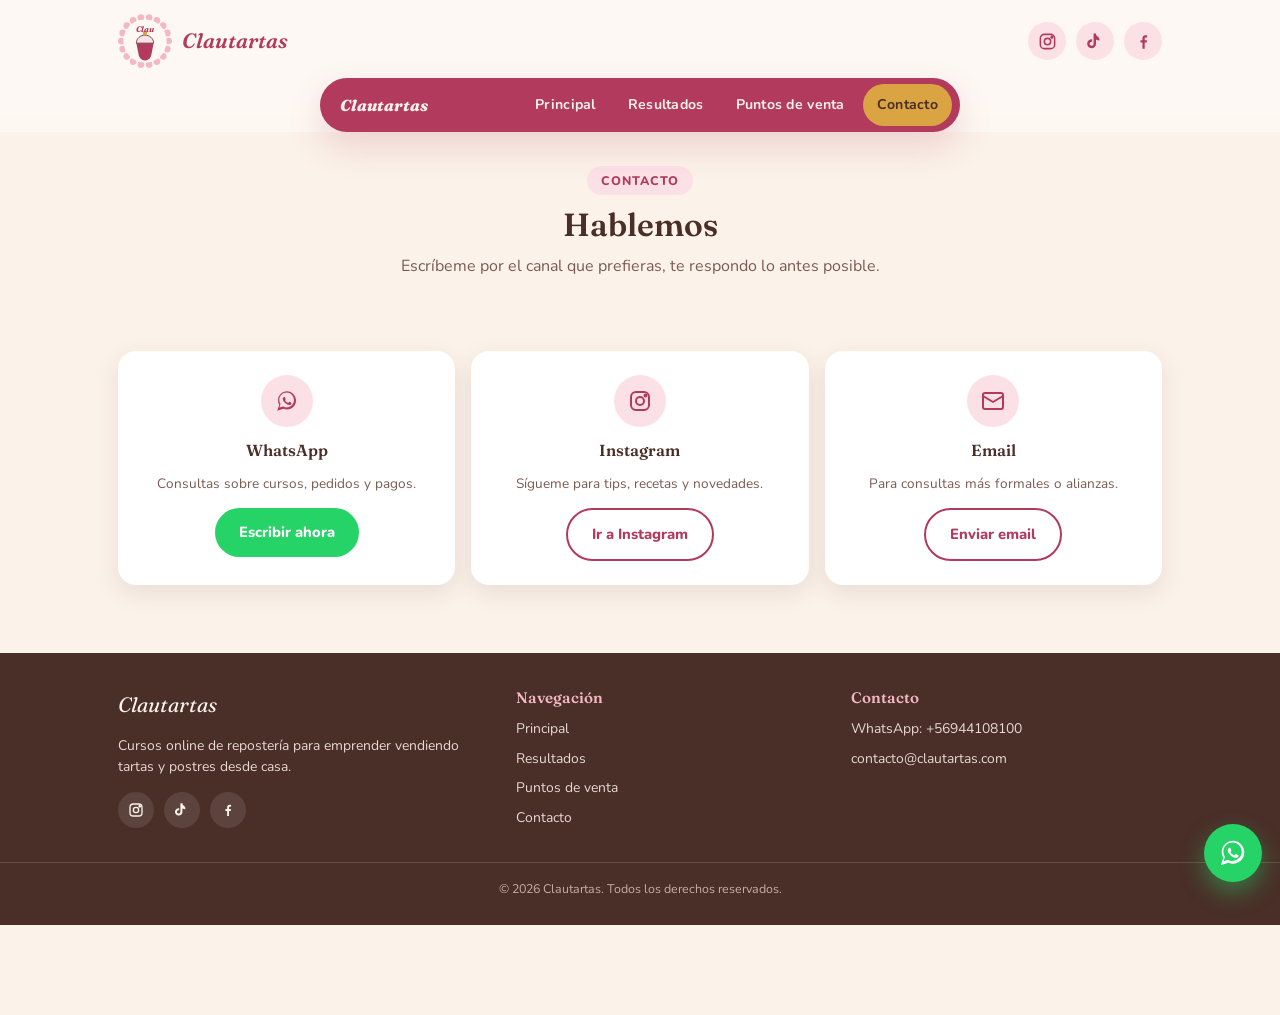
==== contacto.html @ 0d7cf742 "Add files via upload" ====
<!DOCTYPE html>
<html lang="es">
<head>
<meta charset="UTF-8">
<meta name="viewport" content="width=device-width, initial-scale=1.0">
<title>Contacto — Clautartas</title>
<meta name="description" content="Contáctanos por WhatsApp, Instagram o email.">
<link rel="preconnect" href="https://fonts.googleapis.com">
<link href="https://fonts.googleapis.com/css2?family=Fraunces:ital,wght@0,600;0,700;1,600&family=Nunito:wght@400;600;700;800&display=swap" rel="stylesheet">
<link rel="stylesheet" href="css/style.css">
</head>
<body data-page="contacto.html">

<header id="site-header" class="site-header"></header>

<main class="container">
  <section class="page-hero">
    <span class="eyebrow">Contacto</span>
    <h1>Hablemos</h1>
    <p>Escríbeme por el canal que prefieras, te respondo lo antes posible.</p>
  </section>

  <section class="section">
    <div class="contact-grid">
      <div class="contact-card">
        <div class="ic"></div>
        <h3>WhatsApp</h3>
        <p>Consultas sobre cursos, pedidos y pagos.</p>
        <a class="btn btn-whatsapp" id="ctaWsp" href="#" target="_blank" rel="noopener">Escribir ahora</a>
      </div>
      <div class="contact-card">
        <div class="ic"></div>
        <h3>Instagram</h3>
        <p>Sígueme para tips, recetas y novedades.</p>
        <a class="btn btn-outline" id="ctaIg" href="#" target="_blank" rel="noopener">Ir a Instagram</a>
      </div>
      <div class="contact-card">
        <div class="ic"></div>
        <h3>Email</h3>
        <p>Para consultas más formales o alianzas.</p>
        <a class="btn btn-outline" id="ctaMail" href="#">Enviar email</a>
      </div>
    </div>
  </section>
</main>

<footer id="site-footer" class="site-footer"></footer>

<script src="js/data.js"></script>
<script src="js/components.js"></script>
<script src="js/render.js"></script>
<script>
  document.addEventListener("DOMContentLoaded", () => {
    document.querySelectorAll(".contact-card .ic")[0].innerHTML = ICONS.whatsapp;
    document.querySelectorAll(".contact-card .ic")[1].innerHTML = ICONS.instagram;
    document.querySelectorAll(".contact-card .ic")[2].innerHTML = ICONS.mail;
    document.getElementById("ctaWsp").href = waLink();
    document.getElementById("ctaIg").href = SITE.instagram;
    document.getElementById("ctaMail").href = "mailto:" + SITE.email;
  });
</script>
</body>
</html>
---- css/style.css ----
/* ============================================
   CLAUTARTAS — design tokens
   Paleta: pastel dulce (rosados, cremas, berry, caramelo)
   ============================================ */
:root {
  --cream:        #FBF2E9;
  --cream-soft:   #FDF8F3;
  --pink-frost:   #F3B8C4;
  --pink-soft:    #FBE1E6;
  --berry:        #B23A5C;
  --berry-dark:   #8C2C47;
  --cocoa:        #4A2E28;
  --cocoa-soft:   #7A5A50;
  --caramel:      #D9A441;
  --white:        #FFFFFF;

  --font-display: "Fraunces", "Georgia", serif;
  --font-body: "Nunito", -apple-system, sans-serif;

  --radius-lg: 28px;
  --radius-md: 18px;
  --radius-sm: 12px;
  --shadow-soft: 0 8px 24px rgba(74, 46, 40, 0.10);
  --shadow-lift: 0 14px 34px rgba(178, 58, 92, 0.18);
  --nav-height: 60px;
}

* { box-sizing: border-box; }
html { scroll-behavior: smooth; }

body {
  margin: 0;
  background: var(--cream);
  color: var(--cocoa);
  font-family: var(--font-body);
  font-size: 16px;
  line-height: 1.55;
  -webkit-font-smoothing: antialiased;
  padding-bottom: 90px; /* space for floating whatsapp button */
}

h1, h2, h3, h4 {
  font-family: var(--font-display);
  color: var(--cocoa);
  margin: 0 0 .4em;
  line-height: 1.15;
  font-weight: 600;
}

a { color: inherit; text-decoration: none; }
img { max-width: 100%; display: block; }
button { font-family: inherit; cursor: pointer; }
ul { padding-left: 1.2em; }

.container {
  max-width: 1080px;
  margin: 0 auto;
  padding: 0 18px;
}

/* ============================================
   SIGNATURE MOTIF — scalloped edge (pie-crust crimp)
   ============================================ */
.scallop-bottom {
  -webkit-mask-image: radial-gradient(circle at 12px 0, transparent 12px, black 12.5px);
  mask-image: radial-gradient(circle at 12px 0, transparent 12px, black 12.5px);
  -webkit-mask-size: 24px 24px;
  mask-size: 24px 24px;
  -webkit-mask-repeat: repeat-x;
  mask-repeat: repeat-x;
  -webkit-mask-position: bottom;
  mask-position: bottom;
}
.scallop-divider {
  width: 100%;
  height: 22px;
  background: var(--pink-frost);
  -webkit-mask-image: radial-gradient(circle at 12px 22px, transparent 12px, black 12.5px);
  mask-image: radial-gradient(circle at 12px 22px, transparent 12px, black 12.5px);
  -webkit-mask-size: 24px 24px;
  mask-size: 24px 24px;
  -webkit-mask-repeat: repeat-x;
  mask-repeat: repeat-x;
}

/* ============================================
   HEADER
   ============================================ */
.site-header {
  background: var(--cream-soft);
  padding: 14px 0 0;
}
.header-row {
  display: flex;
  align-items: center;
  justify-content: space-between;
  gap: 14px;
}
.logo-link { display: flex; align-items: center; gap: 10px; flex-shrink: 0; }
.logo-svg { width: 54px; height: 54px; }
.logo-text {
  font-family: var(--font-display);
  font-style: italic;
  font-weight: 600;
  font-size: 1.3rem;
  color: var(--berry);
  white-space: nowrap;
}

.social-banner {
  flex: 1;
  display: flex;
  justify-content: flex-end;
  gap: 10px;
}
.social-banner a {
  width: 38px;
  height: 38px;
  border-radius: 50%;
  background: var(--pink-soft);
  display: flex;
  align-items: center;
  justify-content: center;
  color: var(--berry);
  transition: transform .15s ease, background .15s ease;
}
.social-banner a:hover { background: var(--pink-frost); transform: translateY(-2px); }
.social-banner svg { width: 19px; height: 19px; }

/* ============================================
   NAV — floating menu
   ============================================ */
.nav-wrap {
  position: sticky;
  top: 0;
  z-index: 100;
  padding: 10px 14px 0;
  background: linear-gradient(to bottom, var(--cream-soft) 60%, transparent);
}
.nav-bar {
  max-width: 640px;
  margin: 0 auto;
  background: var(--berry);
  border-radius: 999px;
  box-shadow: var(--shadow-lift);
  display: flex;
  align-items: center;
  justify-content: space-between;
  padding: 6px 8px 6px 20px;
}
.nav-links {
  display: none;
  gap: 4px;
}
.nav-links a {
  color: var(--cream);
  font-weight: 700;
  font-size: .88rem;
  letter-spacing: .02em;
  padding: 10px 14px;
  border-radius: 999px;
  transition: background .15s ease, color .15s ease;
  white-space: nowrap;
}
.nav-links a:hover,
.nav-links a.active {
  background: var(--caramel);
  color: var(--cocoa);
}
.nav-brand-mini { color: var(--cream); font-weight: 800; font-family: var(--font-display); font-style: italic; }
.nav-toggle {
  background: var(--caramel);
  border: none;
  width: 40px;
  height: 40px;
  border-radius: 50%;
  display: flex;
  align-items: center;
  justify-content: center;
  flex-shrink: 0;
}
.nav-toggle svg { width: 20px; height: 20px; color: var(--cocoa); }

.nav-mobile-panel {
  max-width: 640px;
  margin: 6px auto 0;
  background: var(--white);
  border-radius: 20px;
  box-shadow: var(--shadow-soft);
  overflow: hidden;
  max-height: 0;
  transition: max-height .25s ease;
}
.nav-mobile-panel.open { max-height: 320px; }
.nav-mobile-panel a {
  display: block;
  padding: 14px 22px;
  font-weight: 700;
  color: var(--cocoa);
  border-bottom: 1px solid var(--pink-soft);
}
.nav-mobile-panel a:last-child { border-bottom: none; }
.nav-mobile-panel a.active { color: var(--berry); background: var(--pink-soft); }

@media (min-width: 720px) {
  .nav-links { display: flex; }
  .nav-toggle { display: none; }
  .nav-mobile-panel { display: none; }
}

/* ============================================
   HERO CAROUSEL
   ============================================ */
.hero-carousel {
  position: relative;
  margin: 22px auto 0;
  max-width: 1080px;
  padding: 0 18px;
}
.carousel-track {
  position: relative;
  border-radius: var(--radius-lg);
  overflow: hidden;
  box-shadow: var(--shadow-soft);
  aspect-ratio: 16/10;
  background: var(--pink-soft);
}
@media (min-width: 720px) { .carousel-track { aspect-ratio: 21/9; } }

.carousel-slide {
  position: absolute;
  inset: 0;
  opacity: 0;
  transition: opacity .6s ease;
  pointer-events: none;
}
.carousel-slide.active { opacity: 1; pointer-events: auto; }
.carousel-slide img {
  width: 100%; height: 100%; object-fit: cover;
}
.carousel-caption {
  position: absolute;
  left: 0; right: 0; bottom: 0;
  padding: 18px 20px 24px;
  background: linear-gradient(to top, rgba(74,46,40,.78), transparent);
  color: var(--cream);
}
.carousel-caption .ribbon {
  display: inline-block;
  background: var(--berry);
  color: var(--cream);
  font-size: .72rem;
  font-weight: 800;
  letter-spacing: .06em;
  text-transform: uppercase;
  padding: 4px 12px;
  border-radius: 999px;
  margin-bottom: 8px;
}
.carousel-caption h2 { color: var(--white); font-size: 1.4rem; margin-bottom: .15em; }
.carousel-caption p { margin: 0; font-size: .9rem; opacity: .92; }

.carousel-dots {
  display: flex;
  justify-content: center;
  gap: 8px;
  margin-top: 12px;
}
.carousel-dots button {
  width: 9px; height: 9px; border-radius: 50%;
  border: none; background: var(--pink-frost);
  padding: 0;
}
.carousel-dots button.active { background: var(--berry); width: 22px; border-radius: 999px; }

/* ============================================
   SECTIONS / TITLES
   ============================================ */
.section { padding: 44px 0 8px; }
.section-title { text-align: center; margin-bottom: 6px; font-size: 1.7rem; }
.section-subtitle {
  text-align: center;
  color: var(--cocoa-soft);
  max-width: 520px;
  margin: 0 auto 28px;
  font-size: .96rem;
}

/* ============================================
   COURSE MODULES
   ============================================ */
.course-list {
  display: grid;
  grid-template-columns: 1fr;
  gap: 18px;
}
@media (min-width: 860px) {
  .course-list { grid-template-columns: 1fr 1fr; }
}

.course-card {
  display: grid;
  grid-template-columns: 1fr;
  background: var(--white);
  border-radius: var(--radius-md);
  overflow: hidden;
  box-shadow: var(--shadow-soft);
}
@media (min-width: 560px) {
  .course-card { grid-template-columns: 1.1fr 1fr; }
}

.course-media {
  position: relative;
  display: block;
}
.course-media img {
  width: 100%;
  height: 190px;
  object-fit: cover;
}
@media (min-width: 560px) { .course-media img { height: 100%; min-height: 220px; } }
.course-media .badge-new {
  position: absolute; top: 10px; left: 10px;
  background: var(--caramel);
  color: var(--cocoa);
  font-size: .68rem;
  font-weight: 800;
  text-transform: uppercase;
  padding: 4px 10px;
  border-radius: 999px;
}
.course-media .play-badge {
  position: absolute; inset: 0;
  display: flex; align-items: center; justify-content: center;
  background: rgba(74,46,40,0.12);
  opacity: 0;
  transition: opacity .15s ease;
}
.course-media:hover .play-badge { opacity: 1; }
.play-badge span {
  width: 46px; height: 46px; border-radius: 50%;
  background: var(--white);
  display: flex; align-items: center; justify-content: center;
  box-shadow: var(--shadow-soft);
}
.play-badge svg { width: 18px; height: 18px; color: var(--berry); margin-left: 2px; }

.course-body {
  padding: 16px 18px 18px;
  display: flex;
  flex-direction: column;
}
.course-tag {
  font-size: .72rem;
  font-weight: 800;
  letter-spacing: .05em;
  text-transform: uppercase;
  color: var(--berry);
  margin-bottom: 4px;
}
.course-body h3 { font-size: 1.12rem; margin-bottom: 6px; }
.course-body .course-desc {
  font-size: .87rem;
  color: var(--cocoa-soft);
  margin-bottom: 12px;
  flex-grow: 1;
}

.course-resources {
  display: flex;
  flex-wrap: wrap;
  gap: 6px;
  margin-bottom: 12px;
}
.resource-chip {
  display: flex;
  align-items: center;
  gap: 5px;
  background: var(--pink-soft);
  color: var(--berry-dark);
  font-size: .72rem;
  font-weight: 700;
  padding: 6px 10px;
  border-radius: 999px;
}
.resource-chip svg { width: 13px; height: 13px; }

.course-cta {
  display: inline-flex;
  align-items: center;
  justify-content: center;
  gap: 6px;
  background: var(--berry);
  color: var(--cream);
  font-weight: 800;
  font-size: .88rem;
  padding: 11px 18px;
  border-radius: 999px;
  align-self: flex-start;
  transition: background .15s ease, transform .15s ease;
}
.course-cta:hover { background: var(--berry-dark); transform: translateY(-1px); }
.course-cta svg { width: 14px; height: 14px; }

/* ============================================
   GENERIC BUTTONS
   ============================================ */
.btn {
  display: inline-flex;
  align-items: center;
  justify-content: center;
  gap: 8px;
  font-weight: 800;
  font-size: .92rem;
  padding: 13px 24px;
  border-radius: 999px;
  border: none;
}
.btn-primary { background: var(--berry); color: var(--cream); }
.btn-primary:hover { background: var(--berry-dark); }
.btn-outline { background: transparent; color: var(--berry); border: 2px solid var(--berry); }
.btn-outline:hover { background: var(--pink-soft); }
.btn-whatsapp { background: #25D366; color: #fff; }
.btn-whatsapp:hover { background: #1DA851; }

/* ============================================
   HERO (interior pages)
   ============================================ */
.page-hero {
  padding: 34px 0 18px;
  text-align: center;
}
.page-hero .eyebrow {
  display: inline-block;
  color: var(--berry);
  font-weight: 800;
  font-size: .78rem;
  letter-spacing: .08em;
  text-transform: uppercase;
  background: var(--pink-soft);
  padding: 5px 14px;
  border-radius: 999px;
  margin-bottom: 12px;
}
.page-hero h1 { font-size: 2rem; margin-bottom: 10px; }
.page-hero p { color: var(--cocoa-soft); max-width: 560px; margin: 0 auto; }

/* ============================================
   TESTIMONIALS (resultados.html)
   ============================================ */
.testi-grid {
  display: grid;
  grid-template-columns: 1fr;
  gap: 16px;
}
@media (min-width: 700px) { .testi-grid { grid-template-columns: 1fr 1fr; } }
@media (min-width: 1000px) { .testi-grid { grid-template-columns: 1fr 1fr 1fr; } }

.testi-card {
  background: var(--white);
  border-radius: var(--radius-md);
  padding: 20px;
  box-shadow: var(--shadow-soft);
}
.testi-card img {
  width: 100%;
  border-radius: var(--radius-sm);
  margin-bottom: 12px;
  height: 200px;
  object-fit: cover;
}
.testi-quote {
  font-family: var(--font-display);
  font-style: italic;
  color: var(--cocoa);
  font-size: 1rem;
  margin-bottom: 10px;
}
.testi-author { font-weight: 800; font-size: .85rem; color: var(--berry); }
.testi-role { font-size: .78rem; color: var(--cocoa-soft); }

.stats-row {
  display: grid;
  grid-template-columns: repeat(2, 1fr);
  gap: 14px;
  margin: 30px 0 10px;
}
@media (min-width: 700px) { .stats-row { grid-template-columns: repeat(4, 1fr); } }
.stat-box {
  background: var(--pink-soft);
  border-radius: var(--radius-md);
  padding: 20px 12px;
  text-align: center;
}
.stat-box .num {
  font-family: var(--font-display);
  font-size: 2rem;
  color: var(--berry);
  font-weight: 700;
  display: block;
}
.stat-box .label { font-size: .78rem; color: var(--cocoa-soft); font-weight: 700; }

/* ============================================
   PUNTOS DE VENTA
   ============================================ */
.pv-list { display: grid; grid-template-columns: 1fr; gap: 14px; }
@media (min-width: 700px) { .pv-list { grid-template-columns: 1fr 1fr; } }
.pv-card {
  background: var(--white);
  border-radius: var(--radius-md);
  padding: 18px 20px;
  box-shadow: var(--shadow-soft);
  display: flex;
  gap: 14px;
  align-items: flex-start;
}
.pv-icon {
  width: 42px; height: 42px; border-radius: 50%;
  background: var(--pink-soft);
  display: flex; align-items: center; justify-content: center;
  flex-shrink: 0;
}
.pv-icon svg { width: 20px; height: 20px; color: var(--berry); }
.pv-card h3 { font-size: 1rem; margin-bottom: 4px; }
.pv-card p { font-size: .85rem; color: var(--cocoa-soft); margin: 0 0 8px; }
.pv-card a.pv-link { font-size: .82rem; font-weight: 800; color: var(--berry); }

/* ============================================
   CONTACTO
   ============================================ */
.contact-grid {
  display: grid;
  grid-template-columns: 1fr;
  gap: 16px;
  margin-top: 10px;
}
@media (min-width: 700px) { .contact-grid { grid-template-columns: repeat(3, 1fr); } }
.contact-card {
  background: var(--white);
  border-radius: var(--radius-md);
  padding: 24px 20px;
  text-align: center;
  box-shadow: var(--shadow-soft);
}
.contact-card .ic {
  width: 52px; height: 52px; border-radius: 50%;
  background: var(--pink-soft);
  display: flex; align-items: center; justify-content: center;
  margin: 0 auto 14px;
}
.contact-card .ic svg { width: 24px; height: 24px; color: var(--berry); }
.contact-card h3 { font-size: 1rem; margin-bottom: 6px; }
.contact-card p { font-size: .85rem; color: var(--cocoa-soft); margin-bottom: 14px; }

/* ============================================
   CURSO DETALLE (curso.html)
   ============================================ */
.curso-hero {
  position: relative;
  border-radius: var(--radius-lg);
  overflow: hidden;
  box-shadow: var(--shadow-soft);
  margin: 18px 0 0;
}
.curso-hero img { width: 100%; height: 260px; object-fit: cover; }
@media (min-width: 720px) { .curso-hero img { height: 380px; } }
.curso-hero-overlay {
  position: absolute; inset: 0;
  background: linear-gradient(to top, rgba(74,46,40,.75), transparent 55%);
  display: flex; align-items: flex-end;
  padding: 22px;
}
.curso-hero-overlay h1 { color: var(--white); font-size: 1.7rem; margin-bottom: 4px; }
.curso-hero-overlay .course-tag { color: var(--pink-frost); }

.curso-layout {
  display: grid;
  grid-template-columns: 1fr;
  gap: 26px;
  margin-top: 26px;
}
@media (min-width: 860px) { .curso-layout { grid-template-columns: 1.6fr 1fr; } }

.curso-main h2 { font-size: 1.25rem; margin-top: 26px; }
.curso-main h2:first-child { margin-top: 0; }
.curso-main p { color: var(--cocoa-soft); font-size: .95rem; }
.temas-list { list-style: none; padding: 0; display: grid; gap: 10px; }
.temas-list li {
  display: flex; gap: 10px; align-items: flex-start;
  font-size: .92rem; color: var(--cocoa);
  background: var(--white);
  padding: 12px 14px;
  border-radius: var(--radius-sm);
  box-shadow: var(--shadow-soft);
}
.temas-list svg { width: 16px; height: 16px; color: var(--berry); flex-shrink: 0; margin-top: 2px; }

.gallery-grid {
  display: grid;
  grid-template-columns: repeat(3, 1fr);
  gap: 8px;
}
.gallery-grid img {
  width: 100%; height: 110px; object-fit: cover;
  border-radius: var(--radius-sm);
}
@media (min-width: 560px) { .gallery-grid img { height: 150px; } }

.tiktok-grid {
  display: grid;
  grid-template-columns: repeat(auto-fill, minmax(240px, 1fr));
  gap: 14px;
}

.curso-sidebar {
  align-self: start;
  position: sticky;
  top: calc(var(--nav-height) + 70px);
  display: flex;
  flex-direction: column;
  gap: 14px;
}
.price-card {
  background: var(--white);
  border-radius: var(--radius-md);
  padding: 22px;
  box-shadow: var(--shadow-soft);
  text-align: center;
}
.price-card .precio { font-family: var(--font-display); font-size: 2rem; color: var(--berry); margin-bottom: 4px; }
.price-card .precio-note { font-size: .78rem; color: var(--cocoa-soft); margin-bottom: 16px; }
.price-card .btn { width: 100%; margin-bottom: 8px; }

.resource-panel {
  background: var(--white);
  border-radius: var(--radius-md);
  padding: 8px;
  box-shadow: var(--shadow-soft);
}
.resource-row {
  display: flex; align-items: center; gap: 12px;
  padding: 12px 12px;
  border-radius: var(--radius-sm);
  transition: background .15s ease;
}
.resource-row:hover { background: var(--pink-soft); }
.resource-row .ic {
  width: 38px; height: 38px; border-radius: 50%;
  background: var(--pink-soft);
  display: flex; align-items: center; justify-content: center;
  flex-shrink: 0;
}
.resource-row .ic svg { width: 18px; height: 18px; color: var(--berry); }
.resource-row span { font-weight: 800; font-size: .88rem; }

.back-link {
  display: inline-flex; align-items: center; gap: 6px;
  font-weight: 800; font-size: .85rem; color: var(--berry);
  margin-top: 20px;
}

/* ============================================
   FLOATING WHATSAPP BUTTON
   ============================================ */
.wa-float {
  position: fixed;
  right: 18px;
  bottom: 18px;
  z-index: 999;
  width: 58px;
  height: 58px;
  border-radius: 50%;
  background: #25D366;
  display: flex;
  align-items: center;
  justify-content: center;
  box-shadow: 0 10px 24px rgba(37, 211, 102, 0.45);
  animation: wa-pulse 2.6s ease-in-out infinite;
}
.wa-float svg { width: 30px; height: 30px; color: #fff; }
@keyframes wa-pulse {
  0%, 100% { transform: scale(1); }
  50% { transform: scale(1.07); }
}
@media (prefers-reduced-motion: reduce) {
  .wa-float { animation: none; }
}

/* ============================================
   FOOTER
   ============================================ */
.site-footer {
  background: var(--cocoa);
  color: var(--cream);
  margin-top: 60px;
  padding: 36px 0 26px;
}
.footer-grid {
  display: grid;
  grid-template-columns: 1fr;
  gap: 24px;
}
@media (min-width: 700px) { .footer-grid { grid-template-columns: 1.2fr 1fr 1fr; } }
.footer-grid h4 { color: var(--pink-frost); font-size: .95rem; margin-bottom: 12px; }
.footer-grid p, .footer-grid a { color: #E8D9D3; font-size: .87rem; }
.footer-grid a { display: block; margin-bottom: 8px; }
.footer-brand { font-family: var(--font-display); font-style: italic; color: var(--cream); font-size: 1.3rem; margin-bottom: 8px; }
.footer-social { display: flex; gap: 10px; margin-top: 10px; }
.footer-social a {
  width: 36px; height: 36px; border-radius: 50%;
  background: rgba(255,255,255,0.1);
  display: flex; align-items: center; justify-content: center;
}
.footer-social svg { width: 16px; height: 16px; color: var(--cream); }
.footer-bottom {
  border-top: 1px solid rgba(255,255,255,0.14);
  margin-top: 26px;
  padding-top: 16px;
  text-align: center;
  font-size: .78rem;
  color: #C7ADA5;
}

/* ============================================
   REDUCED MOTION / FOCUS
   ============================================ */
a:focus-visible, button:focus-visible {
  outline: 3px solid var(--caramel);
  outline-offset: 2px;
}
@media (prefers-reduced-motion: reduce) {
  * { animation-duration: 0.01ms !important; transition-duration: 0.01ms !important; }
}
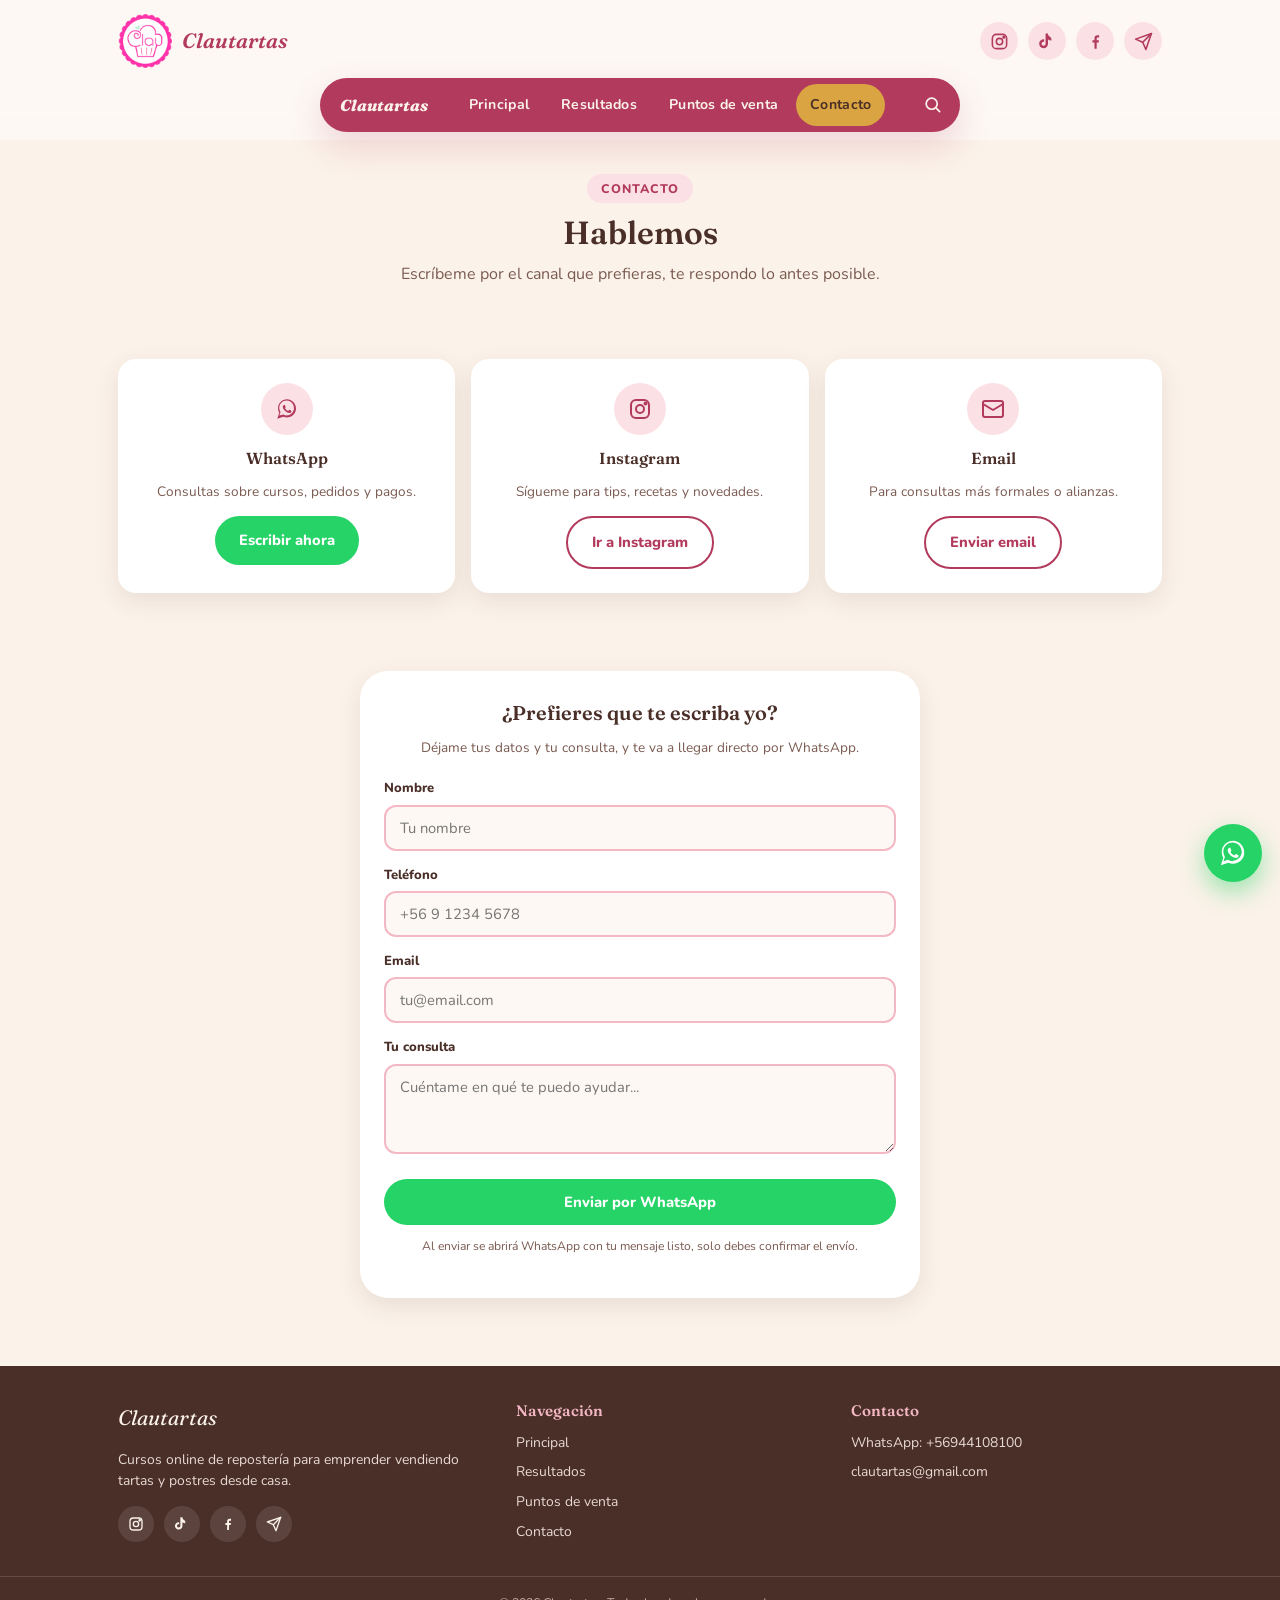
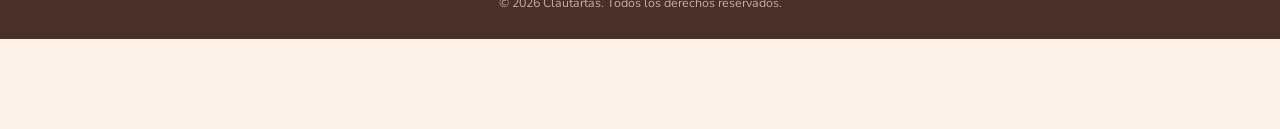
==== commit 9d98b429: "Add files via upload" ====
--- a/contacto.html
+++ b/contacto.html
@@ -4,7 +4,13 @@
 <meta charset="UTF-8">
 <meta name="viewport" content="width=device-width, initial-scale=1.0">
 <title>Contacto — Clautartas</title>
-<meta name="description" content="Contáctanos por WhatsApp, Instagram o email.">
+<meta name="description" content="Contáctanos por WhatsApp, Instagram, Telegram o email para consultas sobre nuestros cursos y talleres online de repostería y pastelería.">
+<meta name="keywords" content="contacto, whatsapp, instagram, telegram, cursos online, repostería, pastelería">
+<link rel="canonical" href="https://clautartas.com/contacto.html">
+<meta name="robots" content="index, follow">
+<meta property="og:title" content="Contacto — Clautartas">
+<meta property="og:description" content="Contáctanos por WhatsApp, Instagram, Telegram o email.">
+<meta property="og:url" content="https://clautartas.com/contacto.html">
 <link rel="preconnect" href="https://fonts.googleapis.com">
 <link href="https://fonts.googleapis.com/css2?family=Fraunces:ital,wght@0,600;0,700;1,600&family=Nunito:wght@400;600;700;800&display=swap" rel="stylesheet">
 <link rel="stylesheet" href="css/style.css">
@@ -42,6 +48,33 @@
       </div>
     </div>
   </section>
+
+  <section class="section">
+    <div class="contact-form-wrap">
+      <h2>¿Prefieres que te escriba yo?</h2>
+      <p class="form-sub">Déjame tus datos y tu consulta, y te va a llegar directo por WhatsApp.</p>
+      <form class="contact-form" id="contactForm">
+        <div>
+          <label for="cNombre">Nombre</label>
+          <input type="text" id="cNombre" name="nombre" required placeholder="Tu nombre">
+        </div>
+        <div>
+          <label for="cTelefono">Teléfono</label>
+          <input type="tel" id="cTelefono" name="telefono" required placeholder="+56 9 1234 5678">
+        </div>
+        <div>
+          <label for="cEmail">Email</label>
+          <input type="email" id="cEmail" name="email" required placeholder="tu@email.com">
+        </div>
+        <div>
+          <label for="cMensaje">Tu consulta</label>
+          <textarea id="cMensaje" name="mensaje" placeholder="Cuéntame en qué te puedo ayudar..."></textarea>
+        </div>
+        <button type="submit" class="btn btn-whatsapp">Enviar por WhatsApp</button>
+      </form>
+      <p class="contact-form-note">Al enviar se abrirá WhatsApp con tu mensaje listo, solo debes confirmar el envío.</p>
+    </div>
+  </section>
 </main>
 
 <footer id="site-footer" class="site-footer"></footer>
@@ -57,6 +90,23 @@
     document.getElementById("ctaWsp").href = waLink();
     document.getElementById("ctaIg").href = SITE.instagram;
     document.getElementById("ctaMail").href = "mailto:" + SITE.email;
+
+    const form = document.getElementById("contactForm");
+    form.addEventListener("submit", (e) => {
+      e.preventDefault();
+      const nombre = document.getElementById("cNombre").value.trim();
+      const telefono = document.getElementById("cTelefono").value.trim();
+      const email = document.getElementById("cEmail").value.trim();
+      const mensaje = document.getElementById("cMensaje").value.trim();
+
+      let texto = `Hola Clau! Te dejo mis datos para que me contactes:\n`;
+      texto += `Nombre: ${nombre}\n`;
+      texto += `Teléfono: ${telefono}\n`;
+      texto += `Email: ${email}`;
+      if (mensaje) texto += `\nConsulta: ${mensaje}`;
+
+      window.open(waLink(texto), "_blank");
+    });
   });
 </script>
 </body>
--- a/css/style.css
+++ b/css/style.css
@@ -202,6 +202,73 @@
 .nav-mobile-panel a:last-child { border-bottom: none; }
 .nav-mobile-panel a.active { color: var(--berry); background: var(--pink-soft); }
 
+.nav-actions { display: flex; align-items: center; gap: 6px; flex-shrink: 0; }
+.nav-search-toggle {
+  background: transparent;
+  border: none;
+  width: 40px;
+  height: 40px;
+  border-radius: 50%;
+  display: flex;
+  align-items: center;
+  justify-content: center;
+  flex-shrink: 0;
+  color: var(--cream);
+  transition: background .15s ease;
+}
+.nav-search-toggle:hover { background: rgba(255,255,255,0.14); }
+.nav-search-toggle svg { width: 19px; height: 19px; }
+.nav-search-toggle[aria-expanded="true"] { background: var(--caramel); color: var(--cocoa); }
+
+.nav-search-panel {
+  max-width: 640px;
+  margin: 8px auto 0;
+  background: var(--white);
+  border-radius: 20px;
+  box-shadow: var(--shadow-soft);
+  overflow: hidden;
+  max-height: 0;
+  transition: max-height .25s ease;
+}
+.nav-search-panel.open { max-height: 420px; overflow-y: auto; }
+.nav-search-box {
+  display: flex;
+  align-items: center;
+  gap: 10px;
+  padding: 12px 16px;
+  border-bottom: 1px solid var(--pink-soft);
+}
+.nav-search-box svg { width: 18px; height: 18px; color: var(--berry); flex-shrink: 0; }
+.nav-search-box input {
+  border: none;
+  outline: none;
+  background: transparent;
+  font-family: var(--font-body);
+  font-size: .92rem;
+  color: var(--cocoa);
+  width: 100%;
+}
+.nav-search-results { padding: 6px; }
+.nav-search-hint { color: var(--cocoa-soft); font-size: .85rem; padding: 12px 10px; margin: 0; }
+.nav-search-item {
+  display: flex;
+  flex-direction: column;
+  gap: 2px;
+  padding: 10px 12px;
+  border-radius: var(--radius-sm);
+  transition: background .15s ease;
+}
+.nav-search-item:hover { background: var(--pink-soft); }
+.nav-search-tag {
+  font-size: .68rem;
+  font-weight: 800;
+  text-transform: uppercase;
+  letter-spacing: .04em;
+  color: var(--berry);
+}
+.nav-search-titulo { font-weight: 700; font-size: .92rem; color: var(--cocoa); }
+.nav-search-sub { font-size: .78rem; color: var(--cocoa-soft); }
+
 @media (min-width: 720px) {
   .nav-links { display: flex; }
   .nav-toggle { display: none; }
@@ -366,25 +433,38 @@
   margin-bottom: 12px;
   flex-grow: 1;
 }
+.course-body .course-price {
+  display: flex;
+  align-items: baseline;
+  gap: 8px;
+  margin-bottom: 12px;
+}
+.course-body .course-price .clp { font-family: var(--font-display); font-size: 1.2rem; color: var(--berry); font-weight: 700; }
+.course-body .course-price .usd { font-size: .8rem; color: var(--cocoa-soft); font-weight: 700; }
 
 .course-resources {
   display: flex;
-  flex-wrap: wrap;
+  flex-direction: column;
+  gap: 4px;
+  margin-bottom: 12px;
+}
+.resources-label {
+  font-size: .72rem;
+  font-weight: 800;
+  text-transform: uppercase;
+  letter-spacing: .04em;
+  color: var(--cocoa);
+  margin-bottom: 2px;
+}
+.resource-info {
+  display: flex;
+  align-items: center;
   gap: 6px;
-  margin-bottom: 12px;
-}
-.resource-chip {
-  display: flex;
-  align-items: center;
-  gap: 5px;
-  background: var(--pink-soft);
-  color: var(--berry-dark);
-  font-size: .72rem;
+  color: var(--cocoa-soft);
+  font-size: .78rem;
   font-weight: 700;
-  padding: 6px 10px;
-  border-radius: 999px;
-}
-.resource-chip svg { width: 13px; height: 13px; }
+}
+.resource-info svg { width: 13px; height: 13px; color: var(--berry); flex-shrink: 0; }
 
 .course-cta {
   display: inline-flex;
@@ -470,6 +550,14 @@
   height: 200px;
   object-fit: cover;
 }
+.testi-video {
+  margin-bottom: 12px;
+  border-radius: var(--radius-sm);
+  overflow: hidden;
+  display: flex;
+  justify-content: center;
+}
+.testi-video blockquote.tiktok-embed { margin: 0 !important; }
 .testi-quote {
   font-family: var(--font-display);
   font-style: italic;
@@ -503,29 +591,75 @@
 .stat-box .label { font-size: .78rem; color: var(--cocoa-soft); font-weight: 700; }
 
 /* ============================================
-   PUNTOS DE VENTA
-   ============================================ */
-.pv-list { display: grid; grid-template-columns: 1fr; gap: 14px; }
-@media (min-width: 700px) { .pv-list { grid-template-columns: 1fr 1fr; } }
-.pv-card {
+   PUNTOS DE VENTA — buscador + listado
+   ============================================ */
+.pv-search-wrap {
+  max-width: 480px;
+  margin: 0 auto 26px;
+  position: relative;
+  display: flex;
+  align-items: center;
+  background: var(--white);
+  border: 2px solid var(--pink-frost);
+  border-radius: 999px;
+  padding: 4px 6px 4px 18px;
+  box-shadow: var(--shadow-soft);
+}
+.pv-search-wrap svg { width: 18px; height: 18px; color: var(--berry); flex-shrink: 0; }
+.pv-search-wrap input {
+  flex: 1;
+  border: none;
+  outline: none;
+  background: transparent;
+  font-family: var(--font-body);
+  font-size: .92rem;
+  color: var(--cocoa);
+  padding: 10px 10px;
+}
+
+.pv-list { display: block; }
+.pv-table {
   background: var(--white);
   border-radius: var(--radius-md);
-  padding: 18px 20px;
-  box-shadow: var(--shadow-soft);
-  display: flex;
-  gap: 14px;
-  align-items: flex-start;
-}
-.pv-icon {
-  width: 42px; height: 42px; border-radius: 50%;
-  background: var(--pink-soft);
-  display: flex; align-items: center; justify-content: center;
-  flex-shrink: 0;
-}
-.pv-icon svg { width: 20px; height: 20px; color: var(--berry); }
-.pv-card h3 { font-size: 1rem; margin-bottom: 4px; }
-.pv-card p { font-size: .85rem; color: var(--cocoa-soft); margin: 0 0 8px; }
-.pv-card a.pv-link { font-size: .82rem; font-weight: 800; color: var(--berry); }
+  box-shadow: var(--shadow-soft);
+  overflow: hidden;
+}
+.pv-row {
+  display: grid;
+  grid-template-columns: 1fr;
+  gap: 4px;
+  padding: 16px 20px;
+  border-bottom: 1px solid var(--pink-soft);
+}
+.pv-row:last-child { border-bottom: none; }
+.pv-row-head { display: none; }
+@media (min-width: 700px) {
+  .pv-row { grid-template-columns: 2fr 1fr 1.2fr; align-items: center; gap: 10px; }
+  .pv-row-head {
+    display: grid;
+    background: var(--pink-soft);
+    font-size: .74rem;
+    font-weight: 800;
+    text-transform: uppercase;
+    letter-spacing: .05em;
+    color: var(--berry-dark);
+    padding: 12px 20px;
+  }
+}
+.pv-nombre { font-weight: 800; color: var(--cocoa); font-size: .95rem; }
+.pv-ciudad, .pv-contacto { font-size: .85rem; color: var(--cocoa-soft); }
+.pv-ciudad::before { content: "📍 "; }
+@media (min-width: 700px) { .pv-ciudad::before { content: ""; } }
+.pv-contacto::before { content: "☎ "; }
+@media (min-width: 700px) { .pv-contacto::before { content: ""; } }
+.pv-empty {
+  text-align: center;
+  color: var(--cocoa-soft);
+  background: var(--white);
+  border-radius: var(--radius-md);
+  padding: 30px 20px;
+  box-shadow: var(--shadow-soft);
+}
 
 /* ============================================
    CONTACTO
@@ -553,6 +687,45 @@
 .contact-card .ic svg { width: 24px; height: 24px; color: var(--berry); }
 .contact-card h3 { font-size: 1rem; margin-bottom: 6px; }
 .contact-card p { font-size: .85rem; color: var(--cocoa-soft); margin-bottom: 14px; }
+
+.contact-form-wrap {
+  background: var(--white);
+  border-radius: var(--radius-lg);
+  padding: 30px 24px;
+  box-shadow: var(--shadow-soft);
+  max-width: 560px;
+  margin: 26px auto 0;
+}
+.contact-form-wrap h2 { font-size: 1.25rem; text-align: center; margin-bottom: 4px; }
+.contact-form-wrap .form-sub { text-align: center; color: var(--cocoa-soft); font-size: .85rem; margin-bottom: 20px; }
+.contact-form { display: flex; flex-direction: column; gap: 14px; }
+.contact-form label {
+  display: block;
+  font-weight: 800;
+  font-size: .82rem;
+  color: var(--cocoa);
+  margin-bottom: 6px;
+}
+.contact-form input,
+.contact-form textarea {
+  width: 100%;
+  font-family: var(--font-body);
+  font-size: .92rem;
+  color: var(--cocoa);
+  background: var(--cream-soft);
+  border: 2px solid var(--pink-frost);
+  border-radius: var(--radius-sm);
+  padding: 11px 14px;
+  transition: border-color .15s ease;
+}
+.contact-form input:focus,
+.contact-form textarea:focus {
+  outline: none;
+  border-color: var(--berry);
+}
+.contact-form textarea { resize: vertical; min-height: 90px; }
+.contact-form .btn { width: 100%; margin-top: 4px; }
+.contact-form-note { font-size: .76rem; color: var(--cocoa-soft); text-align: center; margin-top: 12px; }
 
 /* ============================================
    CURSO DETALLE (curso.html)
@@ -629,7 +802,8 @@
   box-shadow: var(--shadow-soft);
   text-align: center;
 }
-.price-card .precio { font-family: var(--font-display); font-size: 2rem; color: var(--berry); margin-bottom: 4px; }
+.price-card .precio { font-family: var(--font-display); font-size: 2rem; color: var(--berry); margin-bottom: 2px; }
+.price-card .precio-usd { font-size: 1rem; font-weight: 700; color: var(--cocoa-soft); margin-bottom: 4px; }
 .price-card .precio-note { font-size: .78rem; color: var(--cocoa-soft); margin-bottom: 16px; }
 .price-card .btn { width: 100%; margin-bottom: 8px; }
 
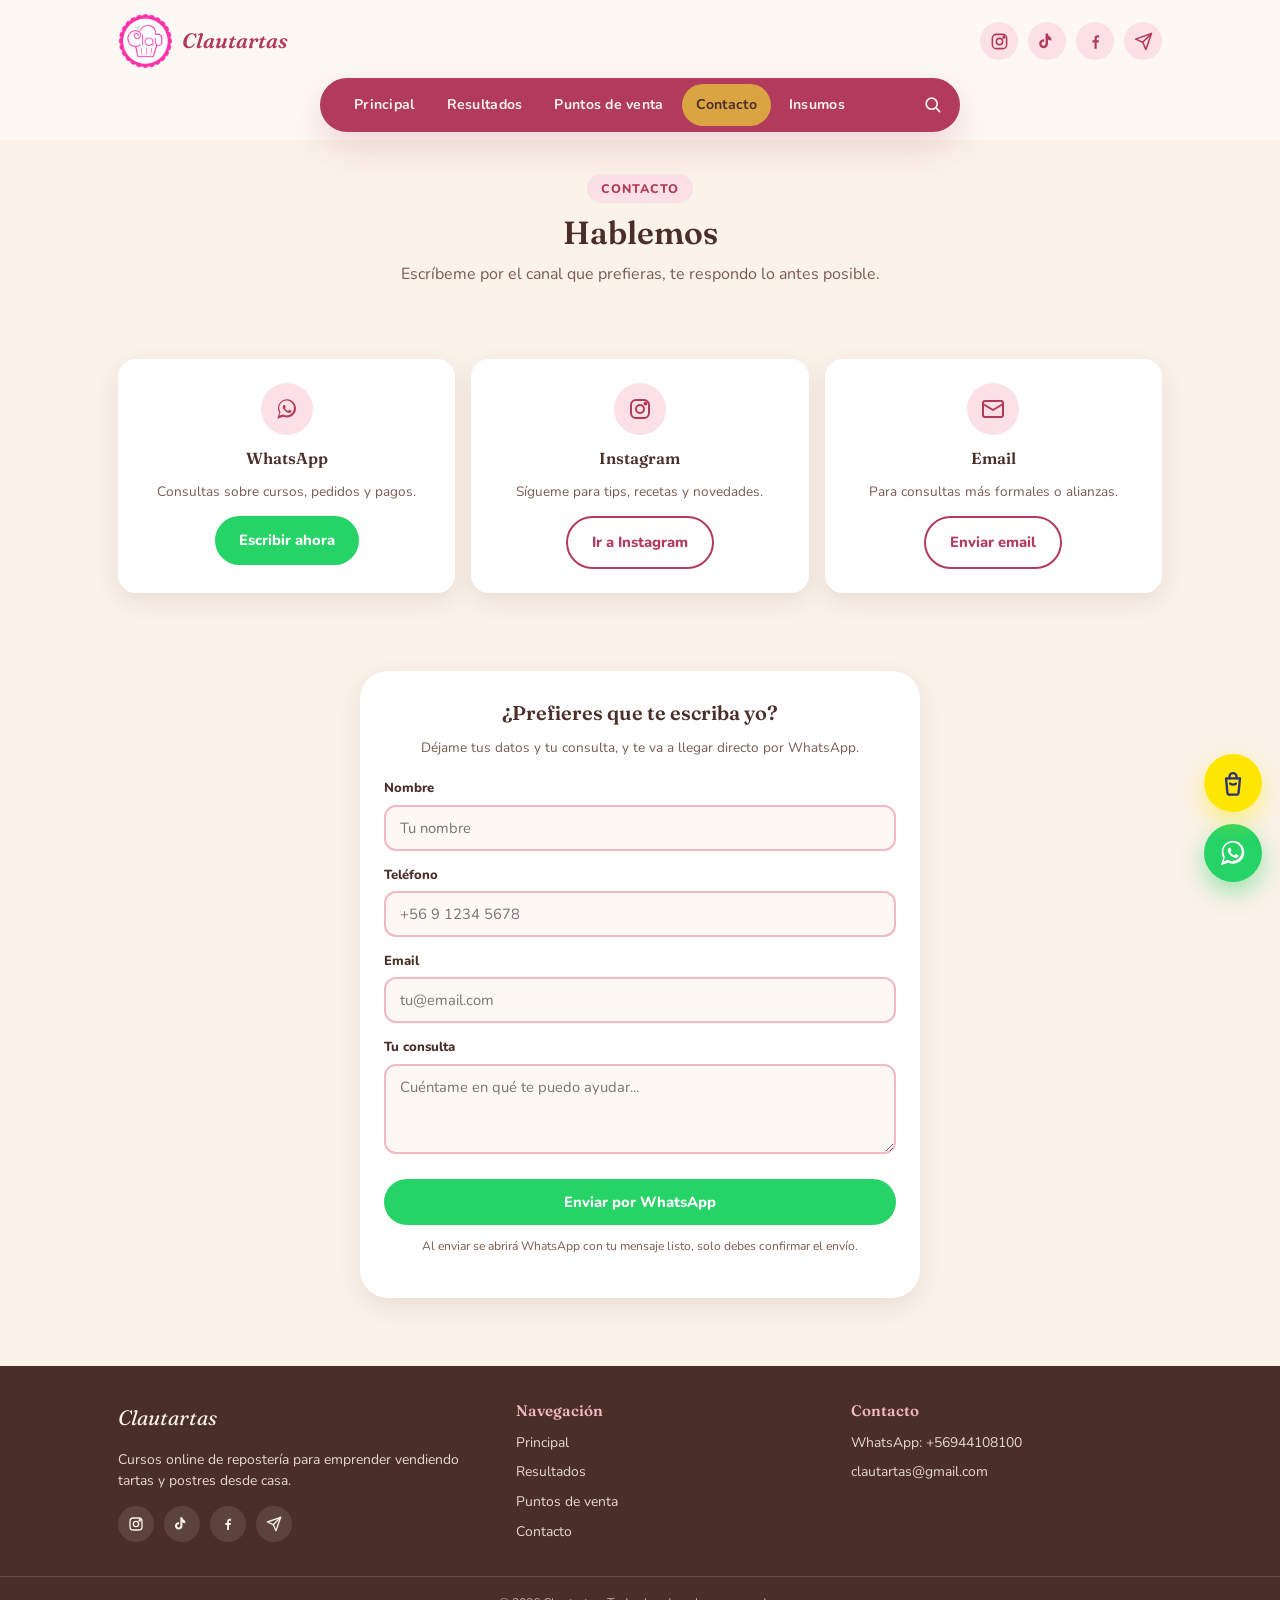
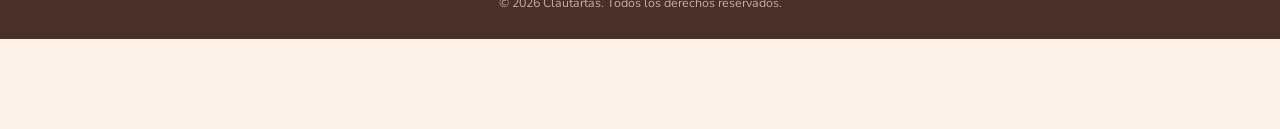
==== commit 27478262: "Add files via upload" ====
--- a/contacto.html
+++ b/contacto.html
@@ -14,7 +14,20 @@
 <link rel="preconnect" href="https://fonts.googleapis.com">
 <link href="https://fonts.googleapis.com/css2?family=Fraunces:ital,wght@0,600;0,700;1,600&family=Nunito:wght@400;600;700;800&display=swap" rel="stylesheet">
 <link rel="stylesheet" href="css/style.css">
+
+<!-- Analytics: GoatCounter (visitas, países, referidos) -->
+<script data-goatcounter="https://clautartas.goatcounter.com/count" async src="//gc.zgo.at/count.js"></script>
+
+<!-- Analytics: Microsoft Clarity (clics, mapas de calor, tiempo en página) -->
+<script type="text/javascript">
+    (function(c,l,a,r,i,t,y){
+        c[a]=c[a]||function(){(c[a].q=c[a].q||[]).push(arguments)};
+        t=l.createElement(r);t.async=1;t.src="https://www.clarity.ms/tag/"+i;
+        y=l.getElementsByTagName(r)[0];y.parentNode.insertBefore(t,y);
+    })(window, document, "clarity", "script", "xwd8eog43b");
+</script>
 </head>
+
 <body data-page="contacto.html">
 
 <header id="site-header" class="site-header"></header>
--- a/css/style.css
+++ b/css/style.css
@@ -167,40 +167,30 @@
   background: var(--caramel);
   color: var(--cocoa);
 }
-.nav-brand-mini { color: var(--cream); font-weight: 800; font-family: var(--font-display); font-style: italic; }
-.nav-toggle {
-  background: var(--caramel);
-  border: none;
-  width: 40px;
-  height: 40px;
-  border-radius: 50%;
-  display: flex;
-  align-items: center;
-  justify-content: center;
+/* Fila de accesos rápidos, siempre visible en mobile (sin menú oculto) */
+.nav-quick-links {
+  display: flex;
+  gap: 8px;
+  max-width: 640px;
+  margin: 8px auto 0;
+  padding: 2px 4px 2px;
+  overflow-x: auto;
+  -webkit-overflow-scrolling: touch;
+  scrollbar-width: none;
+}
+.nav-quick-links::-webkit-scrollbar { display: none; }
+.nav-quick-links a {
   flex-shrink: 0;
-}
-.nav-toggle svg { width: 20px; height: 20px; color: var(--cocoa); }
-
-.nav-mobile-panel {
-  max-width: 640px;
-  margin: 6px auto 0;
-  background: var(--white);
-  border-radius: 20px;
-  box-shadow: var(--shadow-soft);
-  overflow: hidden;
-  max-height: 0;
-  transition: max-height .25s ease;
-}
-.nav-mobile-panel.open { max-height: 320px; }
-.nav-mobile-panel a {
-  display: block;
-  padding: 14px 22px;
+  background: var(--white);
+  color: var(--berry);
   font-weight: 700;
-  color: var(--cocoa);
-  border-bottom: 1px solid var(--pink-soft);
-}
-.nav-mobile-panel a:last-child { border-bottom: none; }
-.nav-mobile-panel a.active { color: var(--berry); background: var(--pink-soft); }
+  font-size: .85rem;
+  padding: 10px 18px;
+  border-radius: 999px;
+  box-shadow: var(--shadow-soft);
+  white-space: nowrap;
+}
+.nav-quick-links a.active { background: var(--berry); color: var(--cream); }
 
 .nav-actions { display: flex; align-items: center; gap: 6px; flex-shrink: 0; }
 .nav-search-toggle {
@@ -271,8 +261,7 @@
 
 @media (min-width: 720px) {
   .nav-links { display: flex; }
-  .nav-toggle { display: none; }
-  .nav-mobile-panel { display: none; }
+  .nav-quick-links { display: none; }
 }
 
 /* ============================================
@@ -397,6 +386,31 @@
   padding: 4px 10px;
   border-radius: 999px;
 }
+
+/* Curso "próximamente": se muestra pero no es clickable */
+.course-card-soon { opacity: .92; }
+.course-media-soon { cursor: default; }
+.course-media-soon .badge-soon {
+  position: absolute; top: 10px; left: 10px;
+  z-index: 2;
+}
+.badge-soon {
+  background: var(--berry);
+  color: var(--cream);
+  font-size: .68rem;
+  font-weight: 800;
+  text-transform: uppercase;
+  letter-spacing: .04em;
+  padding: 4px 10px;
+  border-radius: 999px;
+  box-shadow: var(--shadow-soft);
+}
+.course-cta-disabled {
+  background: var(--pink-soft);
+  color: var(--cocoa-soft);
+  cursor: default;
+  pointer-events: none;
+}
 .course-media .play-badge {
   position: absolute; inset: 0;
   display: flex; align-items: center; justify-content: center;
@@ -550,14 +564,84 @@
   height: 200px;
   object-fit: cover;
 }
-.testi-video {
+.testi-video-thumb {
+  position: relative;
+  width: 100%;
+  min-height: 200px;
+  aspect-ratio: 4 / 3;
   margin-bottom: 12px;
+  border: none;
+  border-radius: var(--radius-sm);
+  background-color: var(--cocoa);
+  background-size: cover;
+  background-position: center;
+  background-repeat: no-repeat;
+  cursor: pointer;
+  display: flex;
+  align-items: center;
+  justify-content: center;
+  overflow: hidden;
+  padding: 0;
+}
+.testi-video-fallback {
+  display: flex;
+  flex-direction: column;
+  align-items: center;
+  gap: 8px;
+  color: var(--white);
+}
+.testi-video-fallback svg { width: 34px; height: 34px; }
+.testi-video-fallback span { font-size: .82rem; font-weight: 700; }
+.testi-video-thumb .play-badge {
+  position: absolute;
+  opacity: 1;
+  background: none;
+  transition: transform .15s ease;
+}
+.testi-video-thumb:hover .play-badge { transform: scale(1.08); }
+
+.video-modal-overlay {
+  position: fixed; inset: 0; z-index: 1000;
+  display: flex; align-items: center; justify-content: center;
+  padding: 20px;
+  background: rgba(74, 46, 40, 0.85);
+  opacity: 0; pointer-events: none;
+  transition: opacity .2s ease;
+}
+.video-modal-overlay.active { opacity: 1; pointer-events: auto; }
+.video-modal-card {
+  position: relative;
+  background: var(--white);
+  border-radius: var(--radius-lg);
+  padding: 34px 16px 16px;
+  max-width: 380px;
+  width: 100%;
+  max-height: 90vh;
+  overflow-y: auto;
+}
+.video-modal-close {
+  position: absolute; top: 10px; right: 10px;
+  width: 36px; height: 36px; border-radius: 50%; border: none;
+  background: var(--pink-soft); color: var(--berry);
+  font-size: 1.5rem; line-height: 1; cursor: pointer;
+}
+.video-modal-close:hover { background: var(--pink-frost); }
+.tiktok-iframe-wrap {
+  position: relative;
+  width: 100%;
+  max-width: 325px;
+  aspect-ratio: 9 / 16;
+  margin: 0 auto;
   border-radius: var(--radius-sm);
   overflow: hidden;
-  display: flex;
-  justify-content: center;
-}
-.testi-video blockquote.tiktok-embed { margin: 0 !important; }
+  background: var(--cocoa);
+}
+.tiktok-iframe-wrap iframe {
+  position: absolute; inset: 0;
+  width: 100%; height: 100%;
+  border: none;
+}
+.tiktok-grid .tiktok-iframe-wrap { max-width: 100%; }
 .testi-quote {
   font-family: var(--font-display);
   font-style: italic;
@@ -627,16 +711,18 @@
 .pv-row {
   display: grid;
   grid-template-columns: 1fr;
-  gap: 4px;
+  gap: 8px;
   padding: 16px 20px;
   border-bottom: 1px solid var(--pink-soft);
+  align-items: start;
 }
 .pv-row:last-child { border-bottom: none; }
 .pv-row-head { display: none; }
 @media (min-width: 700px) {
-  .pv-row { grid-template-columns: 2fr 1fr 1.2fr; align-items: center; gap: 10px; }
+  .pv-row { grid-template-columns: 2fr 1fr 1.2fr auto; align-items: center; gap: 10px; }
   .pv-row-head {
     display: grid;
+    grid-template-columns: 2fr 1fr 1.2fr auto;
     background: var(--pink-soft);
     font-size: .74rem;
     font-weight: 800;
@@ -652,6 +738,24 @@
 @media (min-width: 700px) { .pv-ciudad::before { content: ""; } }
 .pv-contacto::before { content: "☎ "; }
 @media (min-width: 700px) { .pv-contacto::before { content: ""; } }
+.pv-wsp-btn {
+  display: inline-flex;
+  align-items: center;
+  gap: 6px;
+  align-self: start;
+  justify-self: start;
+  width: fit-content;
+  background: #25D366;
+  color: var(--white);
+  font-weight: 700;
+  font-size: .82rem;
+  padding: 8px 14px;
+  border-radius: 999px;
+  white-space: nowrap;
+  transition: transform .15s ease, background .15s ease;
+}
+.pv-wsp-btn:hover { background: #1ebe5a; transform: translateY(-1px); }
+.pv-wsp-btn svg { width: 15px; height: 15px; }
 .pv-empty {
   text-align: center;
   color: var(--cocoa-soft);
@@ -737,8 +841,14 @@
   box-shadow: var(--shadow-soft);
   margin: 18px 0 0;
 }
-.curso-hero img { width: 100%; height: 260px; object-fit: cover; }
-@media (min-width: 720px) { .curso-hero img { height: 380px; } }
+.curso-hero img {
+  width: 100%;
+  height: 260px;
+  object-fit: contain;
+  object-position: center;
+  background: var(--cream);
+}
+@media (min-width: 720px) { .curso-hero img { height: 420px; } }
 .curso-hero-overlay {
   position: absolute; inset: 0;
   background: linear-gradient(to top, rgba(74,46,40,.75), transparent 55%);
@@ -780,6 +890,57 @@
   border-radius: var(--radius-sm);
 }
 @media (min-width: 560px) { .gallery-grid img { height: 150px; } }
+
+.lightbox-img {
+  cursor: zoom-in;
+  transition: transform .15s ease, box-shadow .15s ease;
+}
+.lightbox-img:hover,
+.lightbox-img:active {
+  transform: scale(1.03);
+  box-shadow: var(--shadow-lift);
+}
+
+.lightbox-overlay {
+  position: fixed;
+  inset: 0;
+  z-index: 999;
+  display: flex;
+  align-items: center;
+  justify-content: center;
+  padding: 24px;
+  background: rgba(74, 46, 40, 0.88);
+  opacity: 0;
+  pointer-events: none;
+  transition: opacity .2s ease;
+  cursor: zoom-out;
+}
+.lightbox-overlay.active {
+  opacity: 1;
+  pointer-events: auto;
+}
+.lightbox-img-full {
+  max-width: 100%;
+  max-height: 90vh;
+  border-radius: var(--radius-md);
+  box-shadow: var(--shadow-lift);
+  cursor: default;
+}
+.lightbox-close {
+  position: absolute;
+  top: 18px;
+  right: 22px;
+  width: 44px;
+  height: 44px;
+  border: none;
+  border-radius: 50%;
+  background: rgba(255, 255, 255, 0.15);
+  color: var(--white);
+  font-size: 1.8rem;
+  line-height: 1;
+  cursor: pointer;
+}
+.lightbox-close:hover { background: rgba(255, 255, 255, 0.3); }
 
 .tiktok-grid {
   display: grid;
@@ -861,6 +1022,25 @@
 @media (prefers-reduced-motion: reduce) {
   .wa-float { animation: none; }
 }
+
+/* ============================================
+   FLOATING MERCADO LIBRE BUTTON
+   ============================================ */
+.ml-float {
+  position: fixed;
+  right: 18px;
+  bottom: 88px;
+  z-index: 999;
+  width: 58px;
+  height: 58px;
+  border-radius: 50%;
+  background: #FFE600;
+  display: flex;
+  align-items: center;
+  justify-content: center;
+  box-shadow: 0 10px 24px rgba(255, 230, 0, 0.45);
+}
+.ml-float svg { width: 28px; height: 28px; color: #2D3277; }
 
 /* ============================================
    FOOTER
@@ -907,3 +1087,80 @@
 @media (prefers-reduced-motion: reduce) {
   * { animation-duration: 0.01ms !important; transition-duration: 0.01ms !important; }
 }
+/* ============================================================
+   PRECIO DE OFERTA — pega este bloque al FINAL de tu css/style.css
+   (no reemplaza nada, solo agrega estas clases nuevas)
+   ============================================================ */
+
+/* Precio tachado en la página de detalle del curso (sidebar) */
+.precio-tachado {
+  text-decoration: line-through;
+  color: var(--text-secondary, #999);
+  font-size: 1rem;
+  font-weight: 400;
+  margin-bottom: 2px;
+}
+
+/* Precio tachado en las tarjetas del listado (index.html) */
+.clp-tachado {
+  text-decoration: line-through;
+  color: #999;
+  font-size: 0.9rem;
+  margin-right: 6px;
+}
+
+/* Precio de oferta destacado en las tarjetas del listado */
+.clp-oferta {
+  color: var(--berry, #7c2d42);
+  font-weight: 800;
+}
+.resource-row-static {
+  cursor: default;
+  pointer-events: none;
+}
+/* ============================================
+   POPUP DE PROMOCIONES (index.html)
+   ============================================ */
+.promo-overlay {
+  position: fixed; inset: 0; z-index: 1001;
+  display: flex; align-items: center; justify-content: center;
+  padding: 20px;
+  background: rgba(74, 46, 40, 0);
+  opacity: 0; pointer-events: none;
+  transition: opacity .25s ease, background .25s ease;
+}
+.promo-overlay.active {
+  opacity: 1; pointer-events: auto;
+  background: rgba(74, 46, 40, 0.75);
+}
+.promo-card {
+  position: relative;
+  max-width: 420px;
+  width: 100%;
+  background: var(--white);
+  border-radius: var(--radius-lg);
+  overflow: hidden;
+  box-shadow: var(--shadow-lift);
+  transform: scale(0.92);
+  transition: transform .25s ease;
+}
+.promo-overlay.active .promo-card { transform: scale(1); }
+.promo-slide { display: none; }
+.promo-slide.active { display: block; }
+.promo-slide img { width: 100%; display: block; }
+.promo-close {
+  position: absolute; top: 10px; right: 10px; z-index: 2;
+  width: 36px; height: 36px; border-radius: 50%; border: none;
+  background: rgba(74, 46, 40, 0.55); color: var(--white);
+  font-size: 1.5rem; line-height: 1; cursor: pointer;
+}
+.promo-close:hover { background: rgba(74, 46, 40, 0.8); }
+.promo-dots {
+  display: flex; justify-content: center; gap: 6px;
+  padding: 12px 0;
+}
+.promo-dots button {
+  width: 8px; height: 8px; border-radius: 50%; border: none;
+  background: var(--pink-frost); cursor: pointer; padding: 0;
+}
+.promo-dots button.active { background: var(--berry); }
